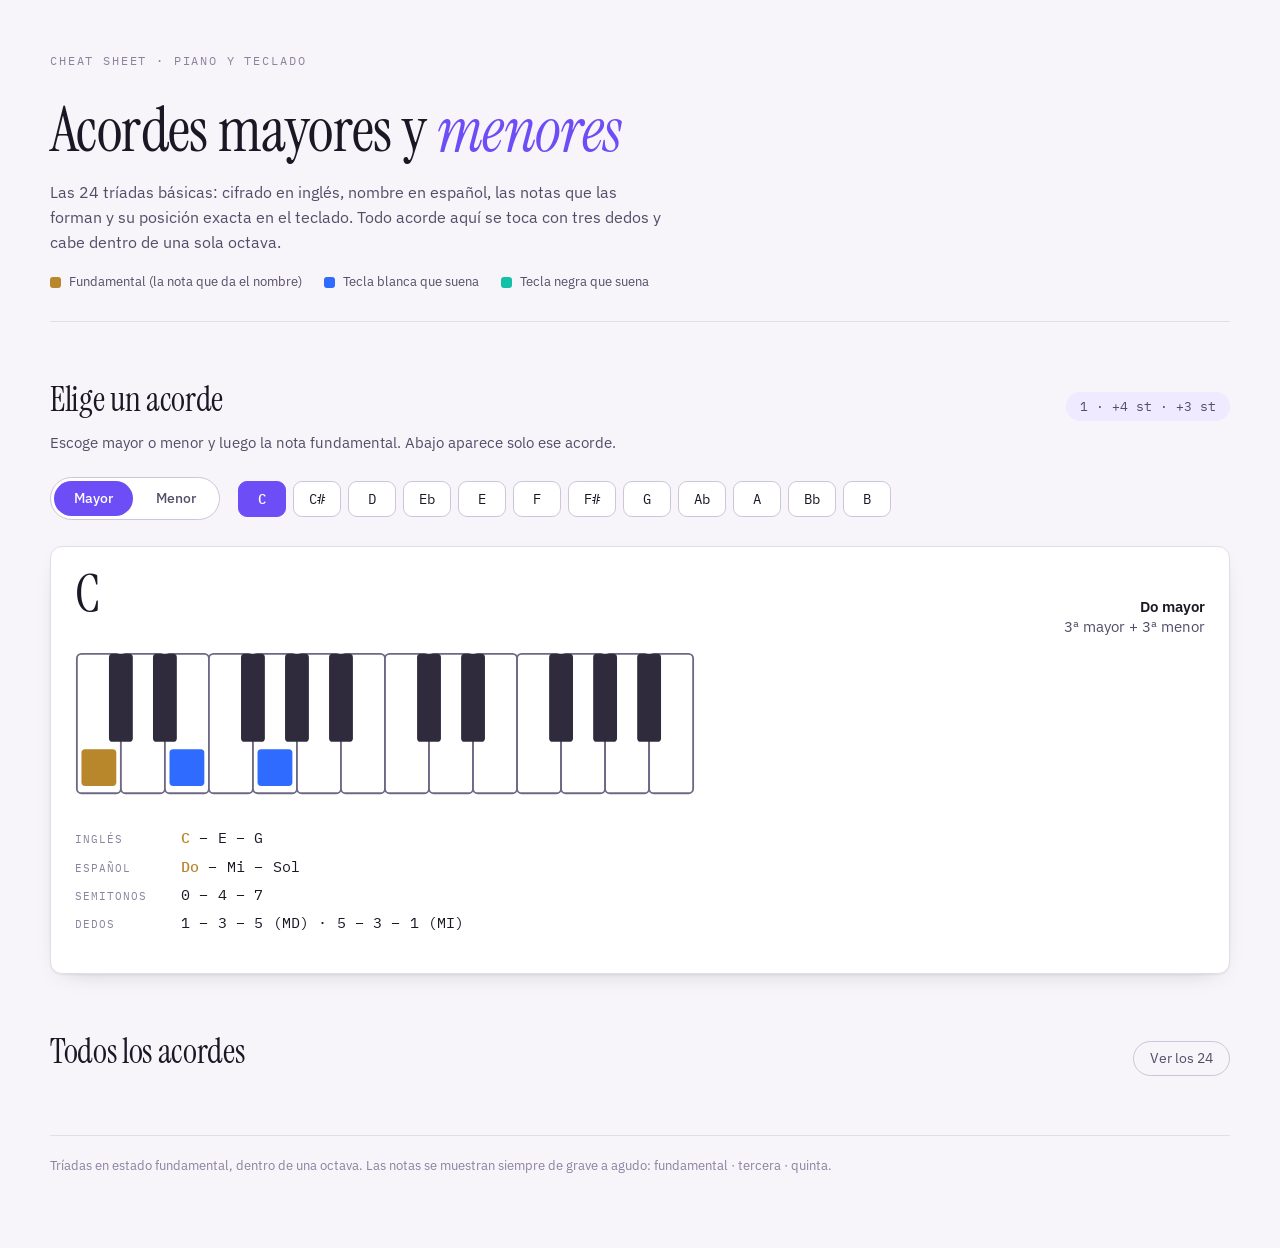
==== acordes-piano.html @ 33f63d73 "Initial commit" ====
<!doctype html>
<html lang="es">
<head>
<meta charset="utf-8">
<meta name="viewport" content="width=device-width, initial-scale=1, viewport-fit=cover">
<title>Acordes al Teclado</title>
<link rel="stylesheet" href="https://fonts.googleapis.com/css2?family=Instrument+Serif:ital@0;1&family=IBM+Plex+Sans:wght@400;500;600&family=IBM+Plex+Mono:wght@400;500&display=swap">
<style>
  :root{
    --ink:#1b1826;
    --ink-soft:#544d68;
    --ink-faint:#8b829f;
    --paper:#f7f5f9;
    --surface:#ffffff;
    --line:#e2dee9;
    --line-strong:#cdc6da;
    --accent:#6c4df6;
    --accent-soft:#efeaff;
    --brass:#b8862b;
    --key-white:#ffffff;
    --key-black:#2f2b3d;
    --key-edge:#6f6885;
    --key-on:#2f6bff;
    --key-on-black:#13c2a6;
    --shadow:0 1px 2px rgba(27,24,38,.06), 0 8px 24px -16px rgba(27,24,38,.35);
    color-scheme: light;
  }
  @media (prefers-color-scheme: dark){
    :root:not([data-theme="light"]){
      --ink:#efecf6;
      --ink-soft:#b3abc6;
      --ink-faint:#837a97;
      --paper:#131120;
      --surface:#1c1930;
      --line:#2e2945;
      --line-strong:#413a5e;
      --accent:#a48dff;
      --accent-soft:#2a2350;
      --brass:#e0b45f;
      --key-white:#e8e5f0;
      --key-black:#3b3650;
      --key-edge:#7d7596;
      --key-on:#5b8cff;
      --key-on-black:#1fd8b9;
      --shadow:0 1px 2px rgba(0,0,0,.4), 0 10px 28px -18px rgba(0,0,0,.9);
      color-scheme: dark;
    }
  }
  :root[data-theme="dark"]{
    --ink:#efecf6;
    --ink-soft:#b3abc6;
    --ink-faint:#837a97;
    --paper:#131120;
    --surface:#1c1930;
    --line:#2e2945;
    --line-strong:#413a5e;
    --accent:#a48dff;
    --accent-soft:#2a2350;
    --brass:#e0b45f;
    --key-white:#e8e5f0;
    --key-black:#3b3650;
    --key-edge:#7d7596;
    --key-on:#5b8cff;
    --key-on-black:#1fd8b9;
    --shadow:0 1px 2px rgba(0,0,0,.4), 0 10px 28px -18px rgba(0,0,0,.9);
    color-scheme: dark;
  }

  body{
    background:var(--paper);
    color:var(--ink);
    font-family:"IBM Plex Sans", system-ui, -apple-system, "Segoe UI", sans-serif;
    font-size:15px;
    line-height:1.55;
    -webkit-font-smoothing:antialiased;
  }
  .wrap{
    max-width:1220px;
    margin:0 auto;
    padding-inline:20px;
    padding-block:40px 72px;
  }

  /* ---------- encabezado ---------- */
  header.hero{
    display:grid;
    gap:18px;
    padding-bottom:28px;
    border-bottom:1px solid var(--line);
  }
  .eyebrow{
    font-family:"IBM Plex Mono", ui-monospace, monospace;
    font-size:11.5px;
    letter-spacing:.16em;
    text-transform:uppercase;
    color:var(--ink-faint);
  }
  h1{
    font-family:"Instrument Serif", Georgia, serif;
    font-weight:400;
    font-size:clamp(38px, 7vw, 62px);
    line-height:1.02;
    margin:0;
    text-wrap:balance;
    letter-spacing:-.01em;
  }
  h1 em{ color:var(--accent); font-style:italic; }
  .lede{
    max-width:62ch;
    color:var(--ink-soft);
    margin:0;
    font-size:16px;
  }
  .legend{
    display:flex;
    flex-wrap:wrap;
    gap:10px 22px;
    align-items:center;
    font-size:13px;
    color:var(--ink-soft);
  }
  .legend span{ display:inline-flex; align-items:center; gap:8px; }
  .dot{ width:11px; height:11px; border-radius:3px; background:var(--key-on); }
  .dot.b{ background:var(--key-on-black); }
  .dot.r{ background:var(--brass); }

  /* ---------- secciones ---------- */
  section{ margin-top:52px; }
  .sec-head{
    display:flex;
    align-items:baseline;
    justify-content:space-between;
    gap:16px;
    flex-wrap:wrap;
    margin-bottom:6px;
  }
  h2{
    font-family:"Instrument Serif", Georgia, serif;
    font-weight:400;
    font-size:clamp(26px, 4vw, 34px);
    margin:0;
    letter-spacing:-.01em;
  }
  .formula{
    font-family:"IBM Plex Mono", ui-monospace, monospace;
    font-size:12.5px;
    color:var(--ink-soft);
    background:var(--accent-soft);
    border-radius:999px;
    padding:5px 14px;
  }
  .sec-note{
    color:var(--ink-soft);
    margin:0 0 22px;
    max-width:70ch;
    font-size:14.5px;
  }

  /* ---------- rejilla de acordes ---------- */
  .grid{
    display:grid;
    grid-template-columns:repeat(3, minmax(0, 1fr));
    gap:16px;
  }
  @media (max-width:900px){
    .grid{ grid-template-columns:repeat(2, minmax(0, 1fr)); }
  }
  @media (max-width:600px){
    .grid{ grid-template-columns:minmax(0, 1fr); }
  }
  .chord{
    background:var(--surface);
    border:1px solid var(--line);
    border-radius:12px;
    padding:14px 15px 15px;
    display:grid;
    gap:11px;
    align-content:start;
    box-shadow:var(--shadow);
  }
  .chord-top{
    display:flex;
    align-items:baseline;
    justify-content:space-between;
    gap:10px;
  }
  .sym{
    font-family:"Instrument Serif", Georgia, serif;
    font-size:30px;
    line-height:1;
    letter-spacing:.01em;
  }
  .sym sub{
    font-family:"IBM Plex Sans", sans-serif;
    font-size:13px;
    letter-spacing:.02em;
    vertical-align:baseline;
  }
  .es{
    font-size:13px;
    color:var(--ink-soft);
    text-align:right;
    line-height:1.3;
  }
  .es strong{ color:var(--ink); font-weight:600; display:block; }
  .kb{ display:block; width:100%; max-width:392px; height:auto; margin-inline:auto; }
  .rows{ display:grid; gap:5px; }
  .row{
    display:grid;
    grid-template-columns:62px 1fr;
    gap:10px;
    align-items:baseline;
    font-size:13px;
  }
  .row dt{
    font-family:"IBM Plex Mono", ui-monospace, monospace;
    font-size:10.5px;
    letter-spacing:.09em;
    text-transform:uppercase;
    color:var(--ink-faint);
  }
  .row dd{
    margin:0;
    font-family:"IBM Plex Mono", ui-monospace, monospace;
    font-variant-numeric:tabular-nums;
    letter-spacing:.01em;
  }
  .row dd .r1{ color:var(--brass); font-weight:500; }
  .alt{
    font-size:12px;
    color:var(--ink-faint);
    border-top:1px dashed var(--line-strong);
    padding-top:8px;
    margin:0;
  }

  /* ---------- selector ---------- */
  .controls{
    display:flex;
    flex-wrap:wrap;
    gap:14px 18px;
    align-items:center;
    margin-bottom:26px;
  }
  .seg{
    display:inline-flex;
    background:var(--surface);
    border:1px solid var(--line-strong);
    border-radius:999px;
    padding:3px;
    gap:3px;
  }
  .seg button{
    font:inherit;
    font-size:14px;
    font-weight:500;
    color:var(--ink-soft);
    background:none;
    border:0;
    border-radius:999px;
    padding:7px 20px;
    cursor:pointer;
  }
  .seg button[aria-pressed="true"]{
    background:var(--accent);
    color:#fff;
  }
  .roots{
    display:flex;
    flex-wrap:wrap;
    gap:7px;
  }
  .roots button{
    font-family:"IBM Plex Mono", ui-monospace, monospace;
    font-size:14px;
    min-width:48px;
    padding:8px 10px;
    color:var(--ink);
    background:var(--surface);
    border:1px solid var(--line-strong);
    border-radius:9px;
    cursor:pointer;
    transition:background .12s ease, border-color .12s ease;
  }
  .roots button:hover{ border-color:var(--accent); }
  .roots button[aria-pressed="true"]{
    background:var(--accent);
    border-color:var(--accent);
    color:#fff;
    font-weight:500;
  }
  .seg button:focus-visible,
  .roots button:focus-visible,
  .ghost:focus-visible{ outline:2px solid var(--accent); outline-offset:2px; }

  .stage .chord{
    padding:22px 24px 24px;
    gap:16px;
  }
  .stage .kb{ max-width:620px; margin-inline:0; }
  .stage .sym{ font-size:52px; }
  .stage .es{ font-size:15px; }
  .stage .row{ grid-template-columns:96px 1fr; font-size:15px; }
  .stage .row dt{ font-size:11px; }

  .ghost{
    font:inherit;
    font-size:13.5px;
    color:var(--ink-soft);
    background:none;
    border:1px solid var(--line-strong);
    border-radius:999px;
    padding:6px 16px;
    cursor:pointer;
  }
  .ghost:hover{ border-color:var(--accent); color:var(--ink); }
  @media (prefers-reduced-motion:reduce){
    .roots button{ transition:none; }
  }

  footer{
    margin-top:56px;
    padding-top:20px;
    border-top:1px solid var(--line);
    font-size:13px;
    color:var(--ink-faint);
  }
  @media (max-width:420px){
    .row{ grid-template-columns:56px 1fr; }
    .sym{ font-size:26px; }
  }
</style>
<style>
  *{box-sizing:border-box;}
  html{color-scheme:light dark;}
  body{margin:0;}
  img,svg{max-width:100%;}
  [hidden]{display:none!important;}
</style>
</head>
<body>

<div class="wrap">

  <header class="hero">
    <p class="eyebrow">Cheat sheet · piano y teclado</p>
    <h1>Acordes mayores y <em>menores</em></h1>
    <p class="lede">Las 24 tríadas básicas: cifrado en inglés, nombre en español, las notas que las forman y su posición exacta en el teclado. Todo acorde aquí se toca con tres dedos y cabe dentro de una sola octava.</p>
    <div class="legend">
      <span><i class="dot r"></i> Fundamental (la nota que da el nombre)</span>
      <span><i class="dot"></i> Tecla blanca que suena</span>
      <span><i class="dot b"></i> Tecla negra que suena</span>
    </div>
  </header>

  

  <section>
    <div class="sec-head">
      <h2>Elige un acorde</h2>
      <span class="formula" id="formula">1 · +4 st · +3 st</span>
    </div>
    <p class="sec-note">Escoge mayor o menor y luego la nota fundamental. Abajo aparece solo ese acorde.</p>

    <div class="controls">
      <div class="seg" id="quality" role="group" aria-label="Tipo de acorde">
        <button type="button" data-q="maj" aria-pressed="true">Mayor</button>
        <button type="button" data-q="min" aria-pressed="false">Menor</button>
      </div>
      <div class="roots" id="roots" role="group" aria-label="Nota fundamental"></div>
    </div>

    <div class="stage" id="stage" aria-live="polite"></div>
  </section>

  <section>
    <div class="sec-head">
      <h2>Todos los acordes</h2>
      <button type="button" class="ghost" id="toggleAll" aria-expanded="false" aria-controls="all">Ver los 24</button>
    </div>
    <div id="all" hidden>
      <p class="sec-note">Mayores — el cifrado es solo la letra: <strong>C</strong>, <strong>G</strong>, <strong>F</strong>…</p>
      <div class="grid" id="majors"></div>
      <p class="sec-note" style="margin-top:28px;">Menores — llevan una <strong>m</strong> minúscula: <strong>Am</strong>, <strong>Em</strong>…</p>
      <div class="grid" id="minors"></div>
    </div>
  </section>

  

  

  

  <footer>
    Tríadas en estado fundamental, dentro de una octava. Las notas se muestran siempre de grave a agudo: fundamental · tercera · quinta.
  </footer>
</div>

<script>
(function(){
  // --- datos: nombre, notas en inglés, notas en español, semitonos desde Do ---
  var MAJ = [
    ["C",  "Do mayor",       ["C","E","G"],     ["Do","Mi","Sol"],       0, ""],
    ["C#", "Do sostenido m.",["C#","E#","G#"],  ["Do#","Mi#","Sol#"],    1, "Casi siempre se escribe Db: Db – F – Ab (Reb – Fa – Lab)."],
    ["D",  "Re mayor",       ["D","F#","A"],    ["Re","Fa#","La"],       2, ""],
    ["Eb", "Mi bemol mayor", ["Eb","G","Bb"],   ["Mib","Sol","Sib"],     3, "También aparece como D#."],
    ["E",  "Mi mayor",       ["E","G#","B"],    ["Mi","Sol#","Si"],      4, ""],
    ["F",  "Fa mayor",       ["F","A","C"],     ["Fa","La","Do"],        5, ""],
    ["F#", "Fa sostenido m.",["F#","A#","C#"],  ["Fa#","La#","Do#"],     6, "Igual que Gb: Gb – Bb – Db."],
    ["G",  "Sol mayor",      ["G","B","D"],     ["Sol","Si","Re"],       7, ""],
    ["Ab", "La bemol mayor", ["Ab","C","Eb"],   ["Lab","Do","Mib"],      8, "También G#."],
    ["A",  "La mayor",       ["A","C#","E"],    ["La","Do#","Mi"],       9, ""],
    ["Bb", "Si bemol mayor", ["Bb","D","F"],    ["Sib","Re","Fa"],      10, "También A#."],
    ["B",  "Si mayor",       ["B","D#","F#"],   ["Si","Re#","Fa#"],     11, "También Cb."]
  ];
  var MIN = [
    ["Cm",  "Do menor",            ["C","Eb","G"],   ["Do","Mib","Sol"],     0, ""],
    ["C#m", "Do sostenido menor",  ["C#","E","G#"],  ["Do#","Mi","Sol#"],    1, "Muy usado; su enarmónico Dbm es raro."],
    ["Dm",  "Re menor",            ["D","F","A"],    ["Re","Fa","La"],       2, ""],
    ["Ebm", "Mi bemol menor",      ["Eb","Gb","Bb"], ["Mib","Solb","Sib"],   3, "También D#m."],
    ["Em",  "Mi menor",            ["E","G","B"],    ["Mi","Sol","Si"],      4, ""],
    ["Fm",  "Fa menor",            ["F","Ab","C"],   ["Fa","Lab","Do"],      5, ""],
    ["F#m", "Fa sostenido menor",  ["F#","A","C#"],  ["Fa#","La","Do#"],     6, "También Gbm."],
    ["Gm",  "Sol menor",           ["G","Bb","D"],   ["Sol","Sib","Re"],     7, ""],
    ["G#m", "Sol sostenido menor", ["G#","B","D#"],  ["Sol#","Si","Re#"],    8, "También Abm."],
    ["Am",  "La menor",            ["A","C","E"],    ["La","Do","Mi"],       9, "Solo teclas blancas."],
    ["Bbm", "Si bemol menor",      ["Bb","Db","F"],  ["Sib","Reb","Fa"],    10, "También A#m."],
    ["Bm",  "Si menor",            ["B","D","F#"],   ["Si","Re","Fa#"],     11, ""]
  ];

  // --- teclado: 2 octavas, resalta las teclas pulsadas ---
  var WHITE = [0,2,4,5,7,9,11], BLACK = [1,3,6,8,10];
  var W = 24, H = 76, BW = 13, BH = 48;

  function keyboard(on){
    var svg = '', i, oct, st, x, wi = 0, marks = {};
    on.forEach(function(s, idx){ marks[s] = idx === 0 ? 'root' : 'on'; });
    // blancas
    for(oct = 0; oct < 2; oct++){
      for(i = 0; i < 7; i++){
        st = oct * 12 + WHITE[i];
        x = wi * W;
        var m = marks[st];
        svg += '<rect x="' + x + '" y="0" width="' + W + '" height="' + H + '" rx="2.5" ' +
               'fill="var(--key-white)" stroke="var(--key-edge)" stroke-width="1"/>';
        if(m){
          var fill = m === 'root' ? 'var(--brass)' : 'var(--key-on)';
          svg += '<rect x="' + (x + 2.5) + '" y="' + (BH + 4) + '" width="' + (W - 5) +
                 '" height="' + (H - BH - 8) + '" rx="2" fill="' + fill + '"/>';
        }
        wi++;
      }
    }
    // negras (encima)
    wi = 0;
    for(oct = 0; oct < 2; oct++){
      for(i = 0; i < 7; i++){
        st = oct * 12 + WHITE[i];
        x = wi * W;
        if(BLACK.indexOf((WHITE[i] + 1) % 12) !== -1 && i !== 6){
          var bs = st + 1, bm = marks[bs];
          var bfill = bm === 'root' ? 'var(--brass)' : (bm === 'on' ? 'var(--key-on-black)' : 'var(--key-black)');
          svg += '<rect x="' + (x + W - BW / 2) + '" y="0" width="' + BW + '" height="' + BH +
                 '" rx="2" fill="' + bfill + '"/>';
        }
        wi++;
      }
    }
    var w = 14 * W;
    return '<svg class="kb" viewBox="-1 -1 ' + (w + 2) + ' ' + (H + 2) + '" role="img" aria-hidden="true" ' +
           'shape-rendering="geometricPrecision" preserveAspectRatio="xMidYMid meet">' + svg + '</svg>';
  }

  function card(c, quality){
    var steps = quality === 'maj' ? [0,4,7] : [0,3,7];
    var on = steps.map(function(s){ return c[4] + s; });
    var en = c[2], es = c[3];
    var sym = c[0];
    var rel = quality === 'maj'
      ? '3ª mayor + 3ª menor'
      : '3ª menor + 3ª mayor';
    return '<article class="chord">' +
      '<div class="chord-top"><div class="sym">' + sym + '</div>' +
      '<div class="es"><strong>' + c[1] + '</strong>' + rel + '</div></div>' +
      keyboard(on) +
      '<dl class="rows">' +
        '<div class="row"><dt>Inglés</dt><dd><span class="r1">' + en[0] + '</span> – ' + en[1] + ' – ' + en[2] + '</dd></div>' +
        '<div class="row"><dt>Español</dt><dd><span class="r1">' + es[0] + '</span> – ' + es[1] + ' – ' + es[2] + '</dd></div>' +
        '<div class="row"><dt>Semitonos</dt><dd>0 – ' + steps[1] + ' – 7</dd></div>' +
        '<div class="row"><dt>Dedos</dt><dd>1 – 3 – 5 (MD) · 5 – 3 – 1 (MI)</dd></div>' +
      '</dl>' +
      (c[5] ? '<p class="alt">' + c[5] + '</p>' : '') +
      '</article>';
  }

  // --- lista completa (plegada) ---
  document.getElementById('majors').innerHTML = MAJ.map(function(c){ return card(c, 'maj'); }).join('');
  document.getElementById('minors').innerHTML = MIN.map(function(c){ return card(c, 'min'); }).join('');

  var all = document.getElementById('all'), toggle = document.getElementById('toggleAll');
  toggle.addEventListener('click', function(){
    var open = all.hidden;
    all.hidden = !open;
    toggle.setAttribute('aria-expanded', String(open));
    toggle.textContent = open ? 'Ocultar la lista' : 'Ver los 24';
  });

  // --- selector ---
  var stage = document.getElementById('stage');
  var rootsBox = document.getElementById('roots');
  var qualityBox = document.getElementById('quality');
  var formula = document.getElementById('formula');
  var state = { q: 'maj', root: 0 };

  try{
    var saved = JSON.parse(localStorage.getItem('acorde') || 'null');
    if(saved && (saved.q === 'maj' || saved.q === 'min') && saved.root >= 0 && saved.root < 12){
      state = saved;
    }
  }catch(e){}

  function list(){ return state.q === 'maj' ? MAJ : MIN; }

  function draw(){
    var data = list();
    // botones de fundamental
    rootsBox.innerHTML = data.map(function(c, i){
      return '<button type="button" data-i="' + i + '" aria-pressed="' +
             (i === state.root) + '">' + c[0] + '</button>';
    }).join('');
    // botones mayor / menor
    Array.prototype.forEach.call(qualityBox.children, function(b){
      b.setAttribute('aria-pressed', String(b.dataset.q === state.q));
    });
    formula.textContent = state.q === 'maj' ? '1 · +4 st · +3 st' : '1 · +3 st · +4 st';
    stage.innerHTML = card(data[state.root], state.q);
    try{ localStorage.setItem('acorde', JSON.stringify(state)); }catch(e){}
  }

  rootsBox.addEventListener('click', function(ev){
    var b = ev.target.closest('button');
    if(!b) return;
    state.root = Number(b.dataset.i);
    draw();
  });

  qualityBox.addEventListener('click', function(ev){
    var b = ev.target.closest('button');
    if(!b) return;
    state.q = b.dataset.q;
    draw();
  });

  draw();

})();
</script>
</body>
</html>
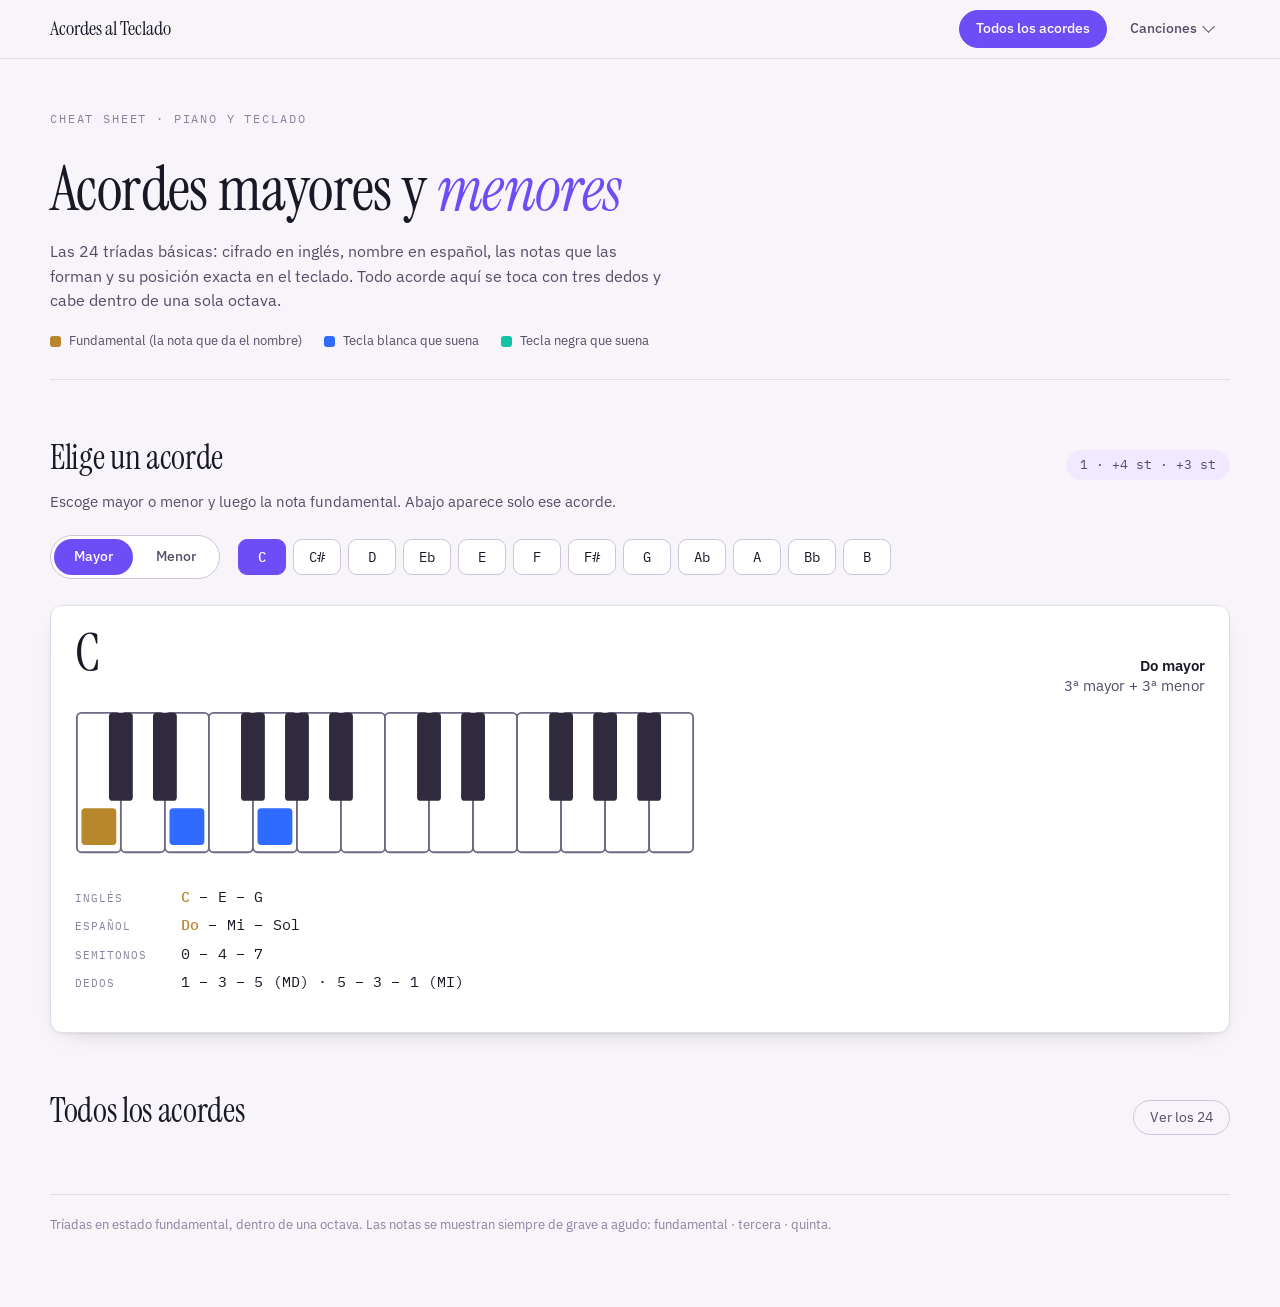
==== commit 82f92e41: "Add nav menu and It's Alright song page Extract the shared CSS into styles.css and the chord data, k" ====
--- a/acordes-piano.html
+++ b/acordes-piano.html
@@ -5,340 +5,24 @@
 <meta name="viewport" content="width=device-width, initial-scale=1, viewport-fit=cover">
 <title>Acordes al Teclado</title>
 <link rel="stylesheet" href="https://fonts.googleapis.com/css2?family=Instrument+Serif:ital@0;1&family=IBM+Plex+Sans:wght@400;500;600&family=IBM+Plex+Mono:wght@400;500&display=swap">
-<style>
-  :root{
-    --ink:#1b1826;
-    --ink-soft:#544d68;
-    --ink-faint:#8b829f;
-    --paper:#f7f5f9;
-    --surface:#ffffff;
-    --line:#e2dee9;
-    --line-strong:#cdc6da;
-    --accent:#6c4df6;
-    --accent-soft:#efeaff;
-    --brass:#b8862b;
-    --key-white:#ffffff;
-    --key-black:#2f2b3d;
-    --key-edge:#6f6885;
-    --key-on:#2f6bff;
-    --key-on-black:#13c2a6;
-    --shadow:0 1px 2px rgba(27,24,38,.06), 0 8px 24px -16px rgba(27,24,38,.35);
-    color-scheme: light;
-  }
-  @media (prefers-color-scheme: dark){
-    :root:not([data-theme="light"]){
-      --ink:#efecf6;
-      --ink-soft:#b3abc6;
-      --ink-faint:#837a97;
-      --paper:#131120;
-      --surface:#1c1930;
-      --line:#2e2945;
-      --line-strong:#413a5e;
-      --accent:#a48dff;
-      --accent-soft:#2a2350;
-      --brass:#e0b45f;
-      --key-white:#e8e5f0;
-      --key-black:#3b3650;
-      --key-edge:#7d7596;
-      --key-on:#5b8cff;
-      --key-on-black:#1fd8b9;
-      --shadow:0 1px 2px rgba(0,0,0,.4), 0 10px 28px -18px rgba(0,0,0,.9);
-      color-scheme: dark;
-    }
-  }
-  :root[data-theme="dark"]{
-    --ink:#efecf6;
-    --ink-soft:#b3abc6;
-    --ink-faint:#837a97;
-    --paper:#131120;
-    --surface:#1c1930;
-    --line:#2e2945;
-    --line-strong:#413a5e;
-    --accent:#a48dff;
-    --accent-soft:#2a2350;
-    --brass:#e0b45f;
-    --key-white:#e8e5f0;
-    --key-black:#3b3650;
-    --key-edge:#7d7596;
-    --key-on:#5b8cff;
-    --key-on-black:#1fd8b9;
-    --shadow:0 1px 2px rgba(0,0,0,.4), 0 10px 28px -18px rgba(0,0,0,.9);
-    color-scheme: dark;
-  }
-
-  body{
-    background:var(--paper);
-    color:var(--ink);
-    font-family:"IBM Plex Sans", system-ui, -apple-system, "Segoe UI", sans-serif;
-    font-size:15px;
-    line-height:1.55;
-    -webkit-font-smoothing:antialiased;
-  }
-  .wrap{
-    max-width:1220px;
-    margin:0 auto;
-    padding-inline:20px;
-    padding-block:40px 72px;
-  }
-
-  /* ---------- encabezado ---------- */
-  header.hero{
-    display:grid;
-    gap:18px;
-    padding-bottom:28px;
-    border-bottom:1px solid var(--line);
-  }
-  .eyebrow{
-    font-family:"IBM Plex Mono", ui-monospace, monospace;
-    font-size:11.5px;
-    letter-spacing:.16em;
-    text-transform:uppercase;
-    color:var(--ink-faint);
-  }
-  h1{
-    font-family:"Instrument Serif", Georgia, serif;
-    font-weight:400;
-    font-size:clamp(38px, 7vw, 62px);
-    line-height:1.02;
-    margin:0;
-    text-wrap:balance;
-    letter-spacing:-.01em;
-  }
-  h1 em{ color:var(--accent); font-style:italic; }
-  .lede{
-    max-width:62ch;
-    color:var(--ink-soft);
-    margin:0;
-    font-size:16px;
-  }
-  .legend{
-    display:flex;
-    flex-wrap:wrap;
-    gap:10px 22px;
-    align-items:center;
-    font-size:13px;
-    color:var(--ink-soft);
-  }
-  .legend span{ display:inline-flex; align-items:center; gap:8px; }
-  .dot{ width:11px; height:11px; border-radius:3px; background:var(--key-on); }
-  .dot.b{ background:var(--key-on-black); }
-  .dot.r{ background:var(--brass); }
-
-  /* ---------- secciones ---------- */
-  section{ margin-top:52px; }
-  .sec-head{
-    display:flex;
-    align-items:baseline;
-    justify-content:space-between;
-    gap:16px;
-    flex-wrap:wrap;
-    margin-bottom:6px;
-  }
-  h2{
-    font-family:"Instrument Serif", Georgia, serif;
-    font-weight:400;
-    font-size:clamp(26px, 4vw, 34px);
-    margin:0;
-    letter-spacing:-.01em;
-  }
-  .formula{
-    font-family:"IBM Plex Mono", ui-monospace, monospace;
-    font-size:12.5px;
-    color:var(--ink-soft);
-    background:var(--accent-soft);
-    border-radius:999px;
-    padding:5px 14px;
-  }
-  .sec-note{
-    color:var(--ink-soft);
-    margin:0 0 22px;
-    max-width:70ch;
-    font-size:14.5px;
-  }
-
-  /* ---------- rejilla de acordes ---------- */
-  .grid{
-    display:grid;
-    grid-template-columns:repeat(3, minmax(0, 1fr));
-    gap:16px;
-  }
-  @media (max-width:900px){
-    .grid{ grid-template-columns:repeat(2, minmax(0, 1fr)); }
-  }
-  @media (max-width:600px){
-    .grid{ grid-template-columns:minmax(0, 1fr); }
-  }
-  .chord{
-    background:var(--surface);
-    border:1px solid var(--line);
-    border-radius:12px;
-    padding:14px 15px 15px;
-    display:grid;
-    gap:11px;
-    align-content:start;
-    box-shadow:var(--shadow);
-  }
-  .chord-top{
-    display:flex;
-    align-items:baseline;
-    justify-content:space-between;
-    gap:10px;
-  }
-  .sym{
-    font-family:"Instrument Serif", Georgia, serif;
-    font-size:30px;
-    line-height:1;
-    letter-spacing:.01em;
-  }
-  .sym sub{
-    font-family:"IBM Plex Sans", sans-serif;
-    font-size:13px;
-    letter-spacing:.02em;
-    vertical-align:baseline;
-  }
-  .es{
-    font-size:13px;
-    color:var(--ink-soft);
-    text-align:right;
-    line-height:1.3;
-  }
-  .es strong{ color:var(--ink); font-weight:600; display:block; }
-  .kb{ display:block; width:100%; max-width:392px; height:auto; margin-inline:auto; }
-  .rows{ display:grid; gap:5px; }
-  .row{
-    display:grid;
-    grid-template-columns:62px 1fr;
-    gap:10px;
-    align-items:baseline;
-    font-size:13px;
-  }
-  .row dt{
-    font-family:"IBM Plex Mono", ui-monospace, monospace;
-    font-size:10.5px;
-    letter-spacing:.09em;
-    text-transform:uppercase;
-    color:var(--ink-faint);
-  }
-  .row dd{
-    margin:0;
-    font-family:"IBM Plex Mono", ui-monospace, monospace;
-    font-variant-numeric:tabular-nums;
-    letter-spacing:.01em;
-  }
-  .row dd .r1{ color:var(--brass); font-weight:500; }
-  .alt{
-    font-size:12px;
-    color:var(--ink-faint);
-    border-top:1px dashed var(--line-strong);
-    padding-top:8px;
-    margin:0;
-  }
-
-  /* ---------- selector ---------- */
-  .controls{
-    display:flex;
-    flex-wrap:wrap;
-    gap:14px 18px;
-    align-items:center;
-    margin-bottom:26px;
-  }
-  .seg{
-    display:inline-flex;
-    background:var(--surface);
-    border:1px solid var(--line-strong);
-    border-radius:999px;
-    padding:3px;
-    gap:3px;
-  }
-  .seg button{
-    font:inherit;
-    font-size:14px;
-    font-weight:500;
-    color:var(--ink-soft);
-    background:none;
-    border:0;
-    border-radius:999px;
-    padding:7px 20px;
-    cursor:pointer;
-  }
-  .seg button[aria-pressed="true"]{
-    background:var(--accent);
-    color:#fff;
-  }
-  .roots{
-    display:flex;
-    flex-wrap:wrap;
-    gap:7px;
-  }
-  .roots button{
-    font-family:"IBM Plex Mono", ui-monospace, monospace;
-    font-size:14px;
-    min-width:48px;
-    padding:8px 10px;
-    color:var(--ink);
-    background:var(--surface);
-    border:1px solid var(--line-strong);
-    border-radius:9px;
-    cursor:pointer;
-    transition:background .12s ease, border-color .12s ease;
-  }
-  .roots button:hover{ border-color:var(--accent); }
-  .roots button[aria-pressed="true"]{
-    background:var(--accent);
-    border-color:var(--accent);
-    color:#fff;
-    font-weight:500;
-  }
-  .seg button:focus-visible,
-  .roots button:focus-visible,
-  .ghost:focus-visible{ outline:2px solid var(--accent); outline-offset:2px; }
-
-  .stage .chord{
-    padding:22px 24px 24px;
-    gap:16px;
-  }
-  .stage .kb{ max-width:620px; margin-inline:0; }
-  .stage .sym{ font-size:52px; }
-  .stage .es{ font-size:15px; }
-  .stage .row{ grid-template-columns:96px 1fr; font-size:15px; }
-  .stage .row dt{ font-size:11px; }
-
-  .ghost{
-    font:inherit;
-    font-size:13.5px;
-    color:var(--ink-soft);
-    background:none;
-    border:1px solid var(--line-strong);
-    border-radius:999px;
-    padding:6px 16px;
-    cursor:pointer;
-  }
-  .ghost:hover{ border-color:var(--accent); color:var(--ink); }
-  @media (prefers-reduced-motion:reduce){
-    .roots button{ transition:none; }
-  }
-
-  footer{
-    margin-top:56px;
-    padding-top:20px;
-    border-top:1px solid var(--line);
-    font-size:13px;
-    color:var(--ink-faint);
-  }
-  @media (max-width:420px){
-    .row{ grid-template-columns:56px 1fr; }
-    .sym{ font-size:26px; }
-  }
-</style>
-<style>
-  *{box-sizing:border-box;}
-  html{color-scheme:light dark;}
-  body{margin:0;}
-  img,svg{max-width:100%;}
-  [hidden]{display:none!important;}
-</style>
+<link rel="stylesheet" href="styles.css">
 </head>
 <body>
+
+<nav class="site-nav">
+  <div class="bar">
+    <a class="brand" href="acordes-piano.html">Acordes al Teclado</a>
+    <ul class="nav-list">
+      <li><a class="nav-link" href="acordes-piano.html" aria-current="page">Todos los acordes</a></li>
+      <li class="drop">
+        <button type="button" aria-expanded="false" aria-controls="menu-canciones">Canciones <i class="caret"></i></button>
+        <ul class="menu" id="menu-canciones">
+          <li><a href="its-alright.html">It&rsquo;s Alright <small>Black Sabbath</small></a></li>
+        </ul>
+      </li>
+    </ul>
+  </div>
+</nav>
 
 <div class="wrap">
 
@@ -379,9 +63,13 @@
       <button type="button" class="ghost" id="toggleAll" aria-expanded="false" aria-controls="all">Ver los 24</button>
     </div>
     <div id="all" hidden>
-      <p class="sec-note">Mayores — el cifrado es solo la letra: <strong>C</strong>, <strong>G</strong>, <strong>F</strong>…</p>
+      <div class="major-divider" aria-label="Acordes mayores">
+        <span>Mayores · el cifrado es solo la letra</span>
+      </div>
       <div class="grid" id="majors"></div>
-      <p class="sec-note" style="margin-top:28px;">Menores — llevan una <strong>m</strong> minúscula: <strong>Am</strong>, <strong>Em</strong>…</p>
+      <div class="minor-divider" aria-label="Acordes menores">
+        <span>Menores · llevan una <strong>m</strong></span>
+      </div>
       <div class="grid" id="minors"></div>
     </div>
   </section>
@@ -397,103 +85,11 @@
   </footer>
 </div>
 
+<script src="chords.js"></script>
+<script src="nav.js"></script>
 <script>
 (function(){
-  // --- datos: nombre, notas en inglés, notas en español, semitonos desde Do ---
-  var MAJ = [
-    ["C",  "Do mayor",       ["C","E","G"],     ["Do","Mi","Sol"],       0, ""],
-    ["C#", "Do sostenido m.",["C#","E#","G#"],  ["Do#","Mi#","Sol#"],    1, "Casi siempre se escribe Db: Db – F – Ab (Reb – Fa – Lab)."],
-    ["D",  "Re mayor",       ["D","F#","A"],    ["Re","Fa#","La"],       2, ""],
-    ["Eb", "Mi bemol mayor", ["Eb","G","Bb"],   ["Mib","Sol","Sib"],     3, "También aparece como D#."],
-    ["E",  "Mi mayor",       ["E","G#","B"],    ["Mi","Sol#","Si"],      4, ""],
-    ["F",  "Fa mayor",       ["F","A","C"],     ["Fa","La","Do"],        5, ""],
-    ["F#", "Fa sostenido m.",["F#","A#","C#"],  ["Fa#","La#","Do#"],     6, "Igual que Gb: Gb – Bb – Db."],
-    ["G",  "Sol mayor",      ["G","B","D"],     ["Sol","Si","Re"],       7, ""],
-    ["Ab", "La bemol mayor", ["Ab","C","Eb"],   ["Lab","Do","Mib"],      8, "También G#."],
-    ["A",  "La mayor",       ["A","C#","E"],    ["La","Do#","Mi"],       9, ""],
-    ["Bb", "Si bemol mayor", ["Bb","D","F"],    ["Sib","Re","Fa"],      10, "También A#."],
-    ["B",  "Si mayor",       ["B","D#","F#"],   ["Si","Re#","Fa#"],     11, "También Cb."]
-  ];
-  var MIN = [
-    ["Cm",  "Do menor",            ["C","Eb","G"],   ["Do","Mib","Sol"],     0, ""],
-    ["C#m", "Do sostenido menor",  ["C#","E","G#"],  ["Do#","Mi","Sol#"],    1, "Muy usado; su enarmónico Dbm es raro."],
-    ["Dm",  "Re menor",            ["D","F","A"],    ["Re","Fa","La"],       2, ""],
-    ["Ebm", "Mi bemol menor",      ["Eb","Gb","Bb"], ["Mib","Solb","Sib"],   3, "También D#m."],
-    ["Em",  "Mi menor",            ["E","G","B"],    ["Mi","Sol","Si"],      4, ""],
-    ["Fm",  "Fa menor",            ["F","Ab","C"],   ["Fa","Lab","Do"],      5, ""],
-    ["F#m", "Fa sostenido menor",  ["F#","A","C#"],  ["Fa#","La","Do#"],     6, "También Gbm."],
-    ["Gm",  "Sol menor",           ["G","Bb","D"],   ["Sol","Sib","Re"],     7, ""],
-    ["G#m", "Sol sostenido menor", ["G#","B","D#"],  ["Sol#","Si","Re#"],    8, "También Abm."],
-    ["Am",  "La menor",            ["A","C","E"],    ["La","Do","Mi"],       9, "Solo teclas blancas."],
-    ["Bbm", "Si bemol menor",      ["Bb","Db","F"],  ["Sib","Reb","Fa"],    10, "También A#m."],
-    ["Bm",  "Si menor",            ["B","D","F#"],   ["Si","Re","Fa#"],     11, ""]
-  ];
-
-  // --- teclado: 2 octavas, resalta las teclas pulsadas ---
-  var WHITE = [0,2,4,5,7,9,11], BLACK = [1,3,6,8,10];
-  var W = 24, H = 76, BW = 13, BH = 48;
-
-  function keyboard(on){
-    var svg = '', i, oct, st, x, wi = 0, marks = {};
-    on.forEach(function(s, idx){ marks[s] = idx === 0 ? 'root' : 'on'; });
-    // blancas
-    for(oct = 0; oct < 2; oct++){
-      for(i = 0; i < 7; i++){
-        st = oct * 12 + WHITE[i];
-        x = wi * W;
-        var m = marks[st];
-        svg += '<rect x="' + x + '" y="0" width="' + W + '" height="' + H + '" rx="2.5" ' +
-               'fill="var(--key-white)" stroke="var(--key-edge)" stroke-width="1"/>';
-        if(m){
-          var fill = m === 'root' ? 'var(--brass)' : 'var(--key-on)';
-          svg += '<rect x="' + (x + 2.5) + '" y="' + (BH + 4) + '" width="' + (W - 5) +
-                 '" height="' + (H - BH - 8) + '" rx="2" fill="' + fill + '"/>';
-        }
-        wi++;
-      }
-    }
-    // negras (encima)
-    wi = 0;
-    for(oct = 0; oct < 2; oct++){
-      for(i = 0; i < 7; i++){
-        st = oct * 12 + WHITE[i];
-        x = wi * W;
-        if(BLACK.indexOf((WHITE[i] + 1) % 12) !== -1 && i !== 6){
-          var bs = st + 1, bm = marks[bs];
-          var bfill = bm === 'root' ? 'var(--brass)' : (bm === 'on' ? 'var(--key-on-black)' : 'var(--key-black)');
-          svg += '<rect x="' + (x + W - BW / 2) + '" y="0" width="' + BW + '" height="' + BH +
-                 '" rx="2" fill="' + bfill + '"/>';
-        }
-        wi++;
-      }
-    }
-    var w = 14 * W;
-    return '<svg class="kb" viewBox="-1 -1 ' + (w + 2) + ' ' + (H + 2) + '" role="img" aria-hidden="true" ' +
-           'shape-rendering="geometricPrecision" preserveAspectRatio="xMidYMid meet">' + svg + '</svg>';
-  }
-
-  function card(c, quality){
-    var steps = quality === 'maj' ? [0,4,7] : [0,3,7];
-    var on = steps.map(function(s){ return c[4] + s; });
-    var en = c[2], es = c[3];
-    var sym = c[0];
-    var rel = quality === 'maj'
-      ? '3ª mayor + 3ª menor'
-      : '3ª menor + 3ª mayor';
-    return '<article class="chord">' +
-      '<div class="chord-top"><div class="sym">' + sym + '</div>' +
-      '<div class="es"><strong>' + c[1] + '</strong>' + rel + '</div></div>' +
-      keyboard(on) +
-      '<dl class="rows">' +
-        '<div class="row"><dt>Inglés</dt><dd><span class="r1">' + en[0] + '</span> – ' + en[1] + ' – ' + en[2] + '</dd></div>' +
-        '<div class="row"><dt>Español</dt><dd><span class="r1">' + es[0] + '</span> – ' + es[1] + ' – ' + es[2] + '</dd></div>' +
-        '<div class="row"><dt>Semitonos</dt><dd>0 – ' + steps[1] + ' – 7</dd></div>' +
-        '<div class="row"><dt>Dedos</dt><dd>1 – 3 – 5 (MD) · 5 – 3 – 1 (MI)</dd></div>' +
-      '</dl>' +
-      (c[5] ? '<p class="alt">' + c[5] + '</p>' : '') +
-      '</article>';
-  }
-
+  var MAJ = Acordes.MAJ, MIN = Acordes.MIN, card = Acordes.card;
   // --- lista completa (plegada) ---
   document.getElementById('majors').innerHTML = MAJ.map(function(c){ return card(c, 'maj'); }).join('');
   document.getElementById('minors').innerHTML = MIN.map(function(c){ return card(c, 'min'); }).join('');
--- a/styles.css
+++ b/styles.css
@@ -0,0 +1,591 @@
+  *{box-sizing:border-box;}
+  html{color-scheme:light dark;}
+  body{margin:0;}
+  img,svg{max-width:100%;}
+  [hidden]{display:none!important;}
+
+  :root{
+    --ink:#1b1826;
+    --ink-soft:#544d68;
+    --ink-faint:#8b829f;
+    --paper:#f7f5f9;
+    --surface:#ffffff;
+    --line:#e2dee9;
+    --line-strong:#cdc6da;
+    --accent:#6c4df6;
+    --accent-soft:#efeaff;
+    --brass:#b8862b;
+    --key-white:#ffffff;
+    --key-black:#2f2b3d;
+    --key-edge:#6f6885;
+    --key-on:#2f6bff;
+    --key-on-black:#13c2a6;
+    --shadow:0 1px 2px rgba(27,24,38,.06), 0 8px 24px -16px rgba(27,24,38,.35);
+    color-scheme: light;
+  }
+  @media (prefers-color-scheme: dark){
+    :root:not([data-theme="light"]){
+      --ink:#efecf6;
+      --ink-soft:#b3abc6;
+      --ink-faint:#837a97;
+      --paper:#131120;
+      --surface:#1c1930;
+      --line:#2e2945;
+      --line-strong:#413a5e;
+      --accent:#a48dff;
+      --accent-soft:#2a2350;
+      --brass:#e0b45f;
+      --key-white:#e8e5f0;
+      --key-black:#3b3650;
+      --key-edge:#7d7596;
+      --key-on:#5b8cff;
+      --key-on-black:#1fd8b9;
+      --shadow:0 1px 2px rgba(0,0,0,.4), 0 10px 28px -18px rgba(0,0,0,.9);
+      color-scheme: dark;
+    }
+  }
+  :root[data-theme="dark"]{
+    --ink:#efecf6;
+    --ink-soft:#b3abc6;
+    --ink-faint:#837a97;
+    --paper:#131120;
+    --surface:#1c1930;
+    --line:#2e2945;
+    --line-strong:#413a5e;
+    --accent:#a48dff;
+    --accent-soft:#2a2350;
+    --brass:#e0b45f;
+    --key-white:#e8e5f0;
+    --key-black:#3b3650;
+    --key-edge:#7d7596;
+    --key-on:#5b8cff;
+    --key-on-black:#1fd8b9;
+    --shadow:0 1px 2px rgba(0,0,0,.4), 0 10px 28px -18px rgba(0,0,0,.9);
+    color-scheme: dark;
+  }
+
+  body{
+    background:var(--paper);
+    color:var(--ink);
+    font-family:"IBM Plex Sans", system-ui, -apple-system, "Segoe UI", sans-serif;
+    font-size:15px;
+    line-height:1.55;
+    -webkit-font-smoothing:antialiased;
+  }
+  .wrap{
+    max-width:1220px;
+    margin:0 auto;
+    padding-inline:20px;
+    padding-block:40px 72px;
+  }
+
+  /* ---------- encabezado ---------- */
+  header.hero{
+    display:grid;
+    gap:18px;
+    padding-bottom:28px;
+    border-bottom:1px solid var(--line);
+  }
+  .eyebrow{
+    font-family:"IBM Plex Mono", ui-monospace, monospace;
+    font-size:11.5px;
+    letter-spacing:.16em;
+    text-transform:uppercase;
+    color:var(--ink-faint);
+  }
+  h1{
+    font-family:"Instrument Serif", Georgia, serif;
+    font-weight:400;
+    font-size:clamp(38px, 7vw, 62px);
+    line-height:1.02;
+    margin:0;
+    text-wrap:balance;
+    letter-spacing:-.01em;
+  }
+  h1 em{ color:var(--accent); font-style:italic; }
+  .lede{
+    max-width:62ch;
+    color:var(--ink-soft);
+    margin:0;
+    font-size:16px;
+  }
+  .legend{
+    display:flex;
+    flex-wrap:wrap;
+    gap:10px 22px;
+    align-items:center;
+    font-size:13px;
+    color:var(--ink-soft);
+  }
+  .legend span{ display:inline-flex; align-items:center; gap:8px; }
+  .dot{ width:11px; height:11px; border-radius:3px; background:var(--key-on); }
+  .dot.b{ background:var(--key-on-black); }
+  .dot.r{ background:var(--brass); }
+
+  /* ---------- secciones ---------- */
+  section{ margin-top:52px; }
+  .sec-head{
+    display:flex;
+    align-items:baseline;
+    justify-content:space-between;
+    gap:16px;
+    flex-wrap:wrap;
+    margin-bottom:6px;
+  }
+  h2{
+    font-family:"Instrument Serif", Georgia, serif;
+    font-weight:400;
+    font-size:clamp(26px, 4vw, 34px);
+    margin:0;
+    letter-spacing:-.01em;
+  }
+  .formula{
+    font-family:"IBM Plex Mono", ui-monospace, monospace;
+    font-size:12.5px;
+    color:var(--ink-soft);
+    background:var(--accent-soft);
+    border-radius:999px;
+    padding:5px 14px;
+  }
+  .sec-note{
+    color:var(--ink-soft);
+    margin:0 0 22px;
+    max-width:70ch;
+    font-size:14.5px;
+  }
+
+  .minor-divider,
+  .major-divider{
+    display:flex;
+    align-items:center;
+    gap:14px;
+    margin:34px 0 18px;
+    color:var(--ink);
+  }
+  .minor-divider::before,
+  .minor-divider::after,
+  .major-divider::before,
+  .major-divider::after{
+    content:"";
+    height:1px;
+    background:var(--line-strong);
+    flex:1;
+  }
+  .minor-divider span,
+  .major-divider span{
+    font-family:"IBM Plex Mono", ui-monospace, monospace;
+    font-size:12px;
+    font-weight:500;
+    letter-spacing:.08em;
+    text-transform:uppercase;
+  }
+
+  /* ---------- rejilla de acordes ---------- */
+  .grid{
+    display:grid;
+    grid-template-columns:repeat(3, minmax(0, 1fr));
+    gap:16px;
+  }
+  @media (max-width:900px){
+    .grid{ grid-template-columns:repeat(2, minmax(0, 1fr)); }
+  }
+  @media (max-width:600px){
+    .grid{ grid-template-columns:minmax(0, 1fr); }
+  }
+  .chord{
+    background:var(--surface);
+    border:1px solid var(--line);
+    border-radius:12px;
+    padding:14px 15px 15px;
+    display:grid;
+    gap:11px;
+    align-content:start;
+    box-shadow:var(--shadow);
+  }
+  .chord-top{
+    display:flex;
+    align-items:baseline;
+    justify-content:space-between;
+    gap:10px;
+  }
+  .sym{
+    font-family:"Instrument Serif", Georgia, serif;
+    font-size:30px;
+    line-height:1;
+    letter-spacing:.01em;
+  }
+  .sym sub{
+    font-family:"IBM Plex Sans", sans-serif;
+    font-size:13px;
+    letter-spacing:.02em;
+    vertical-align:baseline;
+  }
+  .es{
+    font-size:13px;
+    color:var(--ink-soft);
+    text-align:right;
+    line-height:1.3;
+  }
+  .es strong{ color:var(--ink); font-weight:600; display:block; }
+  .kb{ display:block; width:100%; max-width:392px; height:auto; margin-inline:auto; }
+  .rows{ display:grid; gap:5px; }
+  .row{
+    display:grid;
+    grid-template-columns:62px 1fr;
+    gap:10px;
+    align-items:baseline;
+    font-size:13px;
+  }
+  .row dt{
+    font-family:"IBM Plex Mono", ui-monospace, monospace;
+    font-size:10.5px;
+    letter-spacing:.09em;
+    text-transform:uppercase;
+    color:var(--ink-faint);
+  }
+  .row dd{
+    margin:0;
+    font-family:"IBM Plex Mono", ui-monospace, monospace;
+    font-variant-numeric:tabular-nums;
+    letter-spacing:.01em;
+  }
+  .row dd .r1{ color:var(--brass); font-weight:500; }
+  .alt{
+    font-size:12px;
+    color:var(--ink-faint);
+    border-top:1px dashed var(--line-strong);
+    padding-top:8px;
+    margin:0;
+  }
+
+  /* ---------- selector ---------- */
+  .controls{
+    display:flex;
+    flex-wrap:wrap;
+    gap:14px 18px;
+    align-items:center;
+    margin-bottom:26px;
+  }
+  .seg{
+    display:inline-flex;
+    background:var(--surface);
+    border:1px solid var(--line-strong);
+    border-radius:999px;
+    padding:3px;
+    gap:3px;
+  }
+  .seg button{
+    font:inherit;
+    font-size:14px;
+    font-weight:500;
+    color:var(--ink-soft);
+    background:none;
+    border:0;
+    border-radius:999px;
+    padding:7px 20px;
+    cursor:pointer;
+  }
+  .seg button[aria-pressed="true"]{
+    background:var(--accent);
+    color:#fff;
+  }
+  .roots{
+    display:flex;
+    flex-wrap:wrap;
+    gap:7px;
+  }
+  .roots button{
+    font-family:"IBM Plex Mono", ui-monospace, monospace;
+    font-size:14px;
+    min-width:48px;
+    padding:8px 10px;
+    color:var(--ink);
+    background:var(--surface);
+    border:1px solid var(--line-strong);
+    border-radius:9px;
+    cursor:pointer;
+    transition:background .12s ease, border-color .12s ease;
+  }
+  .roots button:hover{ border-color:var(--accent); }
+  .roots button[aria-pressed="true"]{
+    background:var(--accent);
+    border-color:var(--accent);
+    color:#fff;
+    font-weight:500;
+  }
+  .seg button:focus-visible,
+  .roots button:focus-visible,
+  .ghost:focus-visible{ outline:2px solid var(--accent); outline-offset:2px; }
+
+  .stage .chord{
+    padding:22px 24px 24px;
+    gap:16px;
+  }
+  .stage .kb{ max-width:620px; margin-inline:0; }
+  .stage .sym{ font-size:52px; }
+  .stage .es{ font-size:15px; }
+  .stage .row{ grid-template-columns:96px 1fr; font-size:15px; }
+  .stage .row dt{ font-size:11px; }
+
+  .ghost{
+    font:inherit;
+    font-size:13.5px;
+    color:var(--ink-soft);
+    background:none;
+    border:1px solid var(--line-strong);
+    border-radius:999px;
+    padding:6px 16px;
+    cursor:pointer;
+  }
+  .ghost:hover{ border-color:var(--accent); color:var(--ink); }
+  @media (prefers-reduced-motion:reduce){
+    .roots button{ transition:none; }
+  }
+
+  footer{
+    margin-top:56px;
+    padding-top:20px;
+    border-top:1px solid var(--line);
+    font-size:13px;
+    color:var(--ink-faint);
+  }
+  @media (max-width:420px){
+    .row{ grid-template-columns:56px 1fr; }
+    .sym{ font-size:26px; }
+  }
+
+  /* ---------- navegación ---------- */
+  .site-nav{
+    position:sticky;
+    top:0;
+    z-index:20;
+    background:color-mix(in srgb, var(--paper) 88%, transparent);
+    backdrop-filter:saturate(140%) blur(10px);
+    border-bottom:1px solid var(--line);
+  }
+  .site-nav .bar{
+    position:relative;
+    max-width:1220px;
+    margin:0 auto;
+    padding:10px 20px;
+    display:flex;
+    align-items:center;
+    gap:18px;
+    flex-wrap:wrap;
+  }
+  .brand{
+    font-family:"Instrument Serif", Georgia, serif;
+    font-size:20px;
+    color:var(--ink);
+    text-decoration:none;
+    margin-right:auto;
+  }
+  .brand:hover{ color:var(--accent); }
+  .nav-list{
+    list-style:none;
+    display:flex;
+    align-items:center;
+    gap:6px;
+    margin:0;
+    padding:0;
+  }
+  .nav-list > li{ position:relative; }
+  .nav-link,
+  .nav-list .drop > button{
+    font:inherit;
+    font-size:14px;
+    font-weight:500;
+    color:var(--ink-soft);
+    background:none;
+    border:1px solid transparent;
+    border-radius:999px;
+    padding:7px 16px;
+    cursor:pointer;
+    text-decoration:none;
+    display:inline-flex;
+    align-items:center;
+    gap:7px;
+  }
+  .nav-link:hover,
+  .nav-list .drop > button:hover{
+    color:var(--ink);
+    border-color:var(--line-strong);
+  }
+  .nav-link[aria-current="page"]{
+    background:var(--accent);
+    border-color:var(--accent);
+    color:#fff;
+  }
+  .nav-list .drop > button[aria-expanded="true"]{
+    color:var(--ink);
+    border-color:var(--line-strong);
+  }
+  .caret{
+    width:9px;
+    height:9px;
+    border-right:1.6px solid currentColor;
+    border-bottom:1.6px solid currentColor;
+    transform:translateY(-2px) rotate(45deg);
+    transition:transform .14s ease;
+  }
+  .drop > button[aria-expanded="true"] .caret{ transform:translateY(1px) rotate(-135deg); }
+  .menu{
+    position:absolute;
+    right:0;
+    top:calc(100% + 8px);
+    min-width:210px;
+    list-style:none;
+    margin:0;
+    padding:6px;
+    background:var(--surface);
+    border:1px solid var(--line-strong);
+    border-radius:12px;
+    box-shadow:var(--shadow);
+  }
+  .menu a{
+    display:block;
+    padding:8px 12px;
+    border-radius:8px;
+    font-size:14px;
+    color:var(--ink);
+    text-decoration:none;
+  }
+  .menu a small{
+    display:block;
+    font-size:12px;
+    color:var(--ink-faint);
+  }
+  .menu a:hover{ background:var(--accent-soft); }
+  .menu a[aria-current="page"]{ background:var(--accent); color:#fff; }
+  .menu a[aria-current="page"] small{ color:rgba(255,255,255,.8); }
+  .nav-link:focus-visible,
+  .drop > button:focus-visible,
+  .menu a:focus-visible{ outline:2px solid var(--accent); outline-offset:2px; }
+  @media (max-width:600px){
+    .site-nav .bar{ gap:10px; }
+    .brand{ font-size:18px; width:100%; margin-right:0; }
+    .nav-list{ width:100%; }
+    .nav-list .drop{ position:static; }
+    .menu{ left:20px; right:20px; min-width:0; }
+  }
+  @media (prefers-reduced-motion:reduce){
+    .caret{ transition:none; }
+  }
+
+  /* ---------- canciones ---------- */
+  .song-head .meta{
+    display:flex;
+    flex-wrap:wrap;
+    gap:8px 20px;
+    font-size:13.5px;
+    color:var(--ink-soft);
+  }
+  .song-head .meta b{ color:var(--ink); font-weight:600; }
+  .part{
+    background:var(--surface);
+    border:1px solid var(--line);
+    border-radius:12px;
+    box-shadow:var(--shadow);
+    padding:18px 20px 20px;
+    margin-bottom:16px;
+  }
+  .part h3{
+    font-family:"IBM Plex Mono", ui-monospace, monospace;
+    font-size:12px;
+    font-weight:500;
+    letter-spacing:.09em;
+    text-transform:uppercase;
+    color:var(--ink-faint);
+    margin:0 0 12px;
+  }
+  .prog{
+    display:flex;
+    flex-wrap:wrap;
+    gap:8px;
+    align-items:stretch;
+    font-family:"IBM Plex Mono", ui-monospace, monospace;
+  }
+  .prog .bar-sep{
+    align-self:center;
+    color:var(--line-strong);
+    font-size:18px;
+  }
+  .prog button{
+    font:inherit;
+    font-size:17px;
+    color:var(--ink);
+    background:var(--paper);
+    border:1px solid var(--line-strong);
+    border-radius:10px;
+    padding:9px 14px;
+    cursor:pointer;
+    display:grid;
+    gap:2px;
+    justify-items:start;
+    text-align:left;
+    min-width:74px;
+  }
+  .prog button:hover{ border-color:var(--accent); }
+  .prog button[aria-pressed="true"]{
+    background:var(--accent);
+    border-color:var(--accent);
+    color:#fff;
+  }
+  .prog button em{
+    font-family:"IBM Plex Sans", sans-serif;
+    font-style:normal;
+    font-size:11px;
+    letter-spacing:.06em;
+    color:var(--ink-faint);
+  }
+  .prog button[aria-pressed="true"] em{ color:rgba(255,255,255,.82); }
+  .prog button:focus-visible{ outline:2px solid var(--accent); outline-offset:2px; }
+  .lyric{
+    margin:12px 0 0;
+    font-size:14px;
+    color:var(--ink-soft);
+    font-style:italic;
+  }
+  .key-pick{
+    display:flex;
+    flex-wrap:wrap;
+    gap:10px 14px;
+    align-items:center;
+    margin-bottom:22px;
+  }
+  .key-pick .label{
+    font-family:"IBM Plex Mono", ui-monospace, monospace;
+    font-size:11px;
+    letter-spacing:.09em;
+    text-transform:uppercase;
+    color:var(--ink-faint);
+  }
+  .warn{
+    margin:0 0 22px;
+    max-width:70ch;
+    font-size:14px;
+    color:var(--ink-soft);
+    background:var(--accent-soft);
+    border:1px solid var(--line-strong);
+    border-left:3px solid var(--accent);
+    border-radius:10px;
+    padding:12px 16px;
+  }
+  .warn b{ color:var(--ink); }
+  .stage{ margin-top:22px; }
+  .grid.two{ grid-template-columns:repeat(2, minmax(0, 1fr)); }
+  @media (max-width:820px){
+    .grid.two{ grid-template-columns:minmax(0, 1fr); }
+  }
+  .grid.two .chord{ padding:18px 20px 20px; gap:14px; }
+  .grid.two .kb{ max-width:none; }
+  .grid.two .sym{ font-size:34px; display:flex; align-items:baseline; gap:12px; }
+  .step-n{
+    font-family:"IBM Plex Mono", ui-monospace, monospace;
+    font-size:11px;
+    letter-spacing:.08em;
+    color:var(--ink-faint);
+    border:1px solid var(--line-strong);
+    border-radius:999px;
+    padding:3px 9px;
+  }
